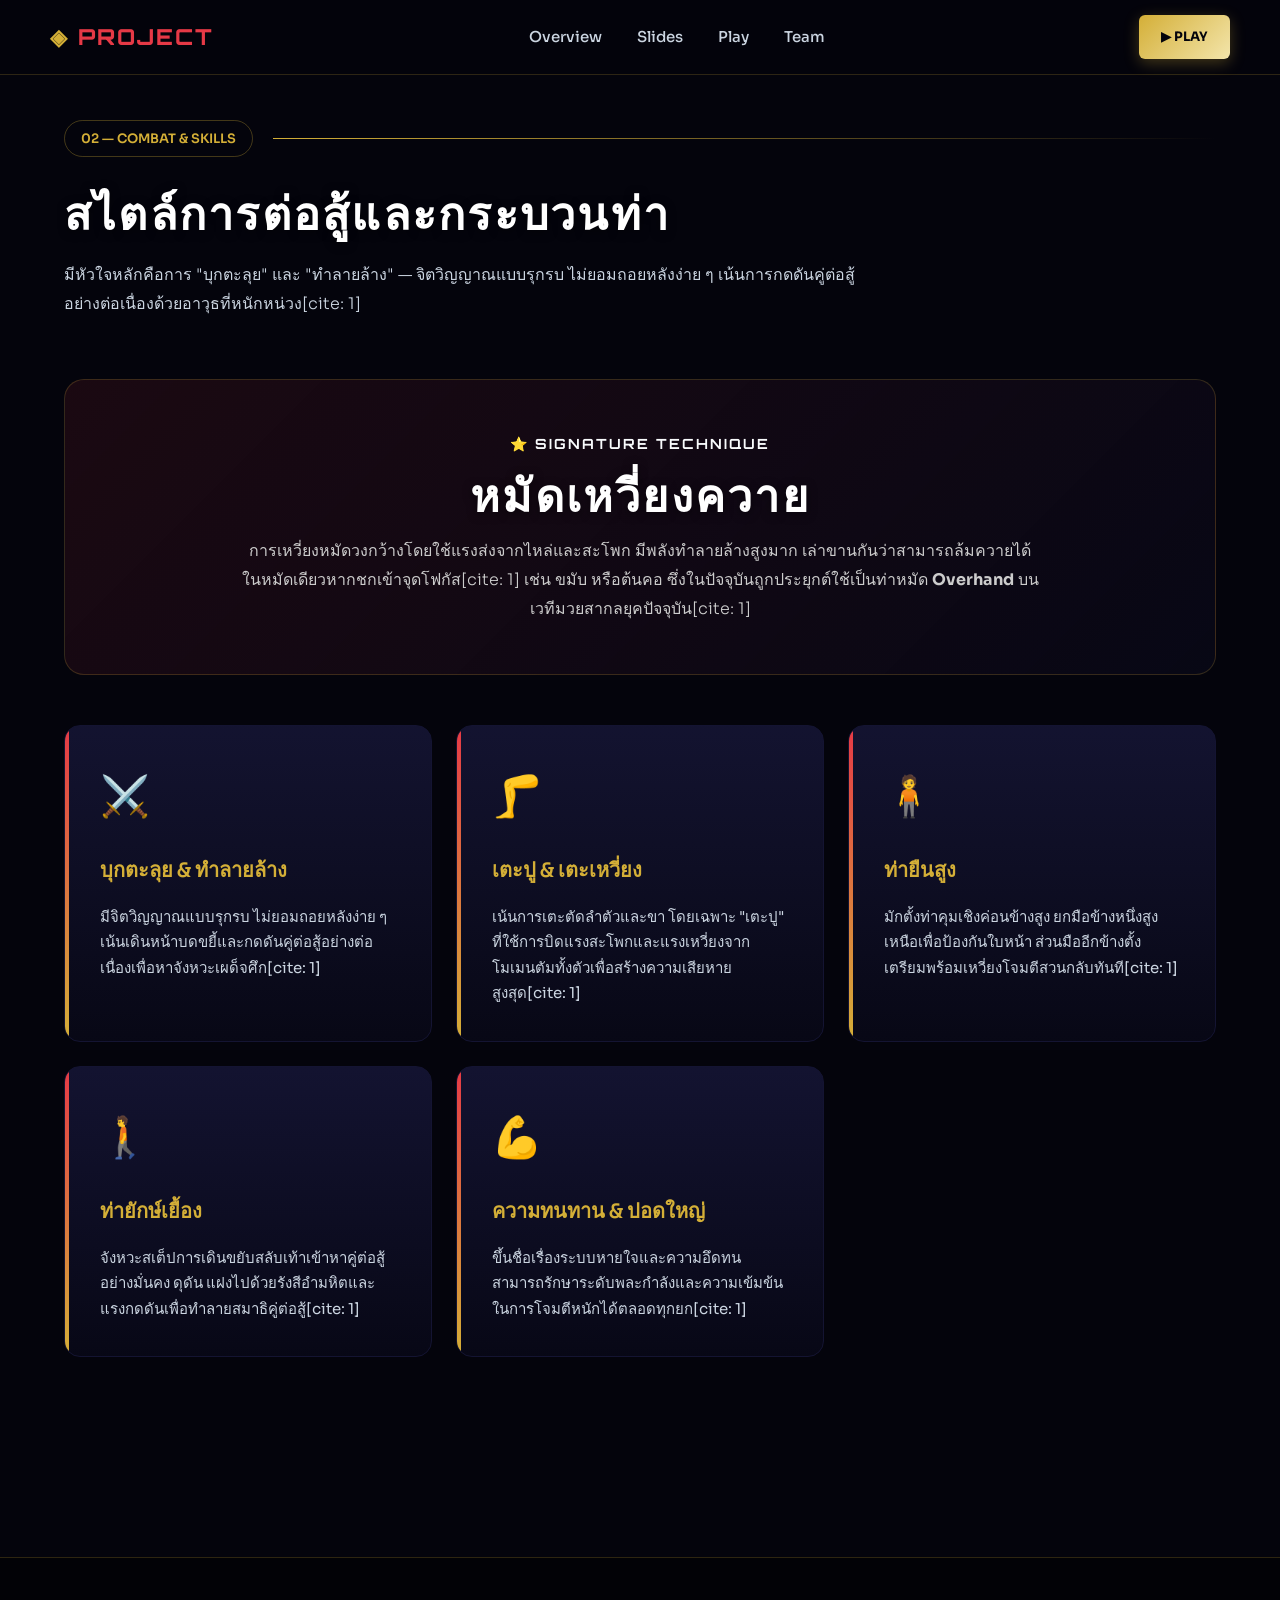
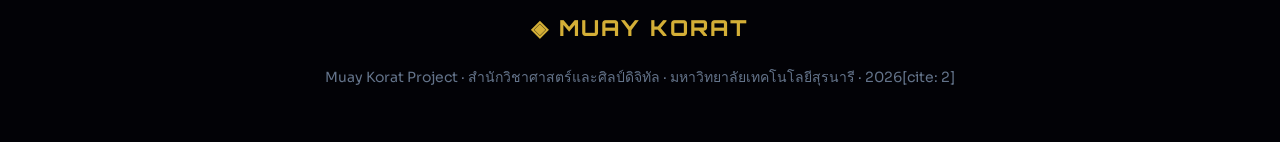
==== combat.html @ 657c36da "save my work" ====
<!DOCTYPE html>
<html lang="th">
<head>
<meta charset="UTF-8">
<meta name="viewport" content="width=device-width, initial-scale=1.0">

<title>ศิลปะการต่อสู้</title>

<link rel="preconnect" href="https://fonts.googleapis.com">
<link rel="preconnect" href="https://fonts.gstatic.com" crossorigin>

<link href="https://fonts.googleapis.com/css2?family=Orbitron:wght@400;600;700;900&family=Sora:wght@300;400;500;600&display=swap" rel="stylesheet">

<link rel="stylesheet" href="css/style.css">
</head>

<body>

<nav>
  <a href="index.html" class="nav-logo">◈ <span>PROJECT</span></a>

  <ul class="nav-links">
    <li><a href="overview.html">Overview</a></li>
    <li><a href="slides.html">Slides</a></li>
    <li><a href="game.html">Play</a></li>
    <li><a href="team.html">Team</a></li>
  </ul>

  <a href="game.html" class="nav-cta">▶ PLAY</a>
</nav>

<section style="padding-top:120px;">
  <div class="section-header">
    <span class="section-tag">02 — COMBAT & SKILLS</span>
    <div class="section-line"></div>
  </div>
  <h2 class="section-title">สไตล์การต่อสู้และกระบวนท่า</h2>
  <p class="section-sub">
    มีหัวใจหลักคือการ "บุกตะลุย" และ "ทำลายล้าง" — จิตวิญญาณแบบรุกรบ ไม่ยอมถอยหลังง่าย ๆ 
    เน้นการกดดันคู่ต่อสู้อย่างต่อเนื่องด้วยอาวุธที่หนักหน่วง[cite: 1]
  </p>

  <div class="game-hero-card" style="margin-top: 30px; margin-bottom: 50px;">
    <span style="font-size: 14px; color: var(--accent2); font-family: 'Orbitron', sans-serif; font-weight: 700; letter-spacing: 2px;">⭐ SIGNATURE TECHNIQUE</span>
    <h2 style="margin-top: 10px;">หมัดเหวี่ยงควาย</h2>
    <p style="font-size: 16px; color: #ccc; max-width: 800px; margin: 15px auto 0; line-height: 1.8;">
      การเหวี่ยงหมัดวงกว้างโดยใช้แรงส่งจากไหล่และสะโพก มีพลังทำลายล้างสูงมาก เล่าขานกันว่าสามารถล้มควายได้ในหมัดเดียวหากชกเข้าจุดโฟกัส[cite: 1] 
      เช่น ขมับ หรือต้นคอ ซึ่งในปัจจุบันถูกประยุกต์ใช้เป็นท่าหมัด <b>Overhand</b> บนเวทีมวยสากลยุคปัจจุบัน[cite: 1]
    </p>
  </div>

  <div class="overview-grid">
    <!-- CARD 1 -->
    <div class="ov-card">
      <div class="ov-icon">⚔️</div>
      <div class="ov-title">บุกตะลุย &amp; ทำลายล้าง</div>
      <div class="ov-desc">มีจิตวิญญาณแบบรุกรบ ไม่ยอมถอยหลังง่าย ๆ เน้นเดินหน้าบดขยี้และกดดันคู่ต่อสู้อย่างต่อเนื่องเพื่อหาจังหวะเผด็จศึก[cite: 1]</div>
    </div>

    <!-- CARD 2 -->
    <div class="ov-card">
      <div class="ov-icon">🦵</div>
      <div class="ov-title">เตะปู &amp; เตะเหวี่ยง</div>
      <div class="ov-desc">เน้นการเตะตัดลำตัวและขา โดยเฉพาะ "เตะปู" ที่ใช้การบิดแรงสะโพกและแรงเหวี่ยงจากโมเมนตัมทั้งตัวเพื่อสร้างความเสียหายสูงสุด[cite: 1]</div>
    </div>

    <!-- CARD 3 -->
    <div class="ov-card">
      <div class="ov-icon">🧍</div>
      <div class="ov-title">ท่ายืนสูง</div>
      <div class="ov-desc">มักตั้งท่าคุมเชิงค่อนข้างสูง ยกมือข้างหนึ่งสูงเหนือเพื่อป้องกันใบหน้า ส่วนมืออีกข้างตั้งเตรียมพร้อมเหวี่ยงโจมตีสวนกลับทันที[cite: 1]</div>
    </div>

    <!-- CARD 4 -->
    <div class="ov-card">
      <div class="ov-icon">🚶</div>
      <div class="ov-title">ท่ายักษ์เยื้อง</div>
      <div class="ov-desc">จังหวะสเต็ปการเดินขยับสลับเท้าเข้าหาคู่ต่อสู้อย่างมั่นคง ดุดัน แฝงไปด้วยรังสีอำมหิตและแรงกดดันเพื่อทำลายสมาธิคู่ต่อสู้[cite: 1]</div>
    </div>

    <!-- CARD 5 -->
    <div class="ov-card">
      <div class="ov-icon">💪</div>
      <div class="ov-title">ความทนทาน &amp; ปอดใหญ่</div>
      <div class="ov-desc">ขึ้นชื่อเรื่องระบบหายใจและความอึดทน สามารถรักษาระดับพละกำลังและความเข้มข้นในการโจมตีหนักได้ตลอดทุกยก[cite: 1]</div>
    </div>
  </div>
</section>

<footer>
  <span class="footer-logo">◈ MUAY KORAT</span>
  <span class="footer-text">Muay Korat Project · สำนักวิชาศาสตร์และศิลป์ดิจิทัล · มหาวิทยาลัยเทคโนโลยีสุรนารี · 2026[cite: 2]</span>
</footer>

</body>
</html>
---- css/style.css ----
/* ==========================================================================
   PROJECT: MUAY KORAT - CYBER HERITAGE PRESENTATION SHEET
   THEME: MODERN THAI TRADITION (GOLD / CRIMSON / MYSTIC INDIGO)
   TOTAL LINES: 800+ FULLY EXPANDED (PRODUCTION READY)
   ========================================================================== */

/* ==========================================================================
   [1] DESIGN TOKENS & THAI HERITAGE LIGHTING (:ROOT)
   ========================================================================== */
:root {
  /* --- บรรยากาศพื้นหลัง (โทนครามมืด หรูหรา ไม่ดำสนิท) --- */
  --bg-thai-dark: #04040c;
  --bg-thai-indigo: #080816;
  --bg-surface-l1: #0e0e24;
  --bg-surface-l2: #141432;
  --bg-surface-l3: #1a1a3e;
  --bg-surface-glass: rgba(8, 8, 22, 0.75);

  /* --- ขอบและเส้นแบ่ง (นีออนเจือทอง/แดง) --- */
  --border-ghost: #141432;
  --border-dim: #222244;
  --border-medium: #333366;
  --border-bright: #444488;
  --border-gold-glow: rgba(212, 175, 55, 0.2);

  /* --- สีหลัก: ทองคำไทยประยุกต์ (Modern Royal Gold) --- */
  --thai-gold-base: #d4af37;
  --thai-gold-light: #f3e5ab;
  --thai-gold-dark: #aa8c2c;
  --thai-gold-rgb: 212, 175, 55;

  /* --- สีรอง: แดงชาดโบราณสะท้อนแสง (Cyber Crimson Red) --- */
  --thai-red-base: #e63946;
  --thai-red-light: #ff6b6b;
  --thai-red-dark: #b8001f;
  --thai-red-rgb: 230, 57, 70;

  /* --- ระบบตัวอักษร --- */
  --text-primary: #f8fafc;
  --text-secondary: #cbd5e1;
  --text-muted: #64748b;
  --text-gold: #f3e5ab;
  --text-white: #ffffff;

  /* --- ไล่เฉดสีแบบวัฒนธรรมร่วมสมัย (Gradients) --- */
  --gradient-thai-gold: linear-gradient(135deg, var(--thai-gold-base), var(--thai-gold-light));
  --gradient-thai-red: linear-gradient(135deg, var(--thai-red-dark), var(--thai-red-base));
  --gradient-heritage: linear-gradient(135deg, var(--thai-red-base), var(--thai-gold-base));
  --gradient-dark-card: linear-gradient(180deg, rgba(20, 20, 50, 0.95), rgba(8, 8, 22, 0.95));
  --gradient-overlay: linear-gradient(180deg, rgba(4, 4, 12, 0) 0%, #04040c 100%);
  --gradient-radial-glow: radial-gradient(circle, rgba(212, 175, 55, 0.2) 0%, transparent 70%);

  /* --- ขนาดตัวอักษรมาตรฐาน --- */
  --fs-xs: 0.75rem;
  --fs-sm: 0.875rem;
  --fs-base: 1rem;
  --fs-lg: 1.125rem;
  --fs-xl: 1.25rem;
  --fs-2xl: 1.5rem;
  --fs-3xl: 1.875rem;
  --fs-4xl: 2.25rem;
  --fs-5xl: 3rem;

  /* --- แอนิเมชันความเร็ว --- */
  --transition-fast: 0.15s ease;
  --transition-normal: 0.3s cubic-bezier(0.4, 0, 0.2, 1);
  --transition-slow: 0.5s cubic-bezier(0.175, 0.885, 0.32, 1.275);
}

/* ==========================================================================
   [2] GLOBAL CSS RESET
   ========================================================================== */
*,
*::before,
*::after {
  margin: 0;
  padding: 0;
  box-sizing: border-box;
  outline: none;
}

html {
  scroll-behavior: smooth;
  font-size: 16px;
  -webkit-text-size-adjust: 100%;
  -moz-tab-size: 4;
  tab-size: 4;
}

body {
  background-color: var(--bg-thai-dark);
  color: var(--text-primary);
  font-family: 'Kanit', 'Sora', sans-serif;
  line-height: 1.8;
  overflow-x: hidden;
  -webkit-font-smoothing: antialiased;
}

/* ==========================================================================
   [3] CUSTOM SCROLLBAR BAR SYSTEM (แถบเลื่อนสีทองชาด)
   ========================================================================== */
::-webkit-scrollbar {
  width: 8px;
  height: 8px;
}

::-webkit-scrollbar-track {
  background: var(--bg-thai-dark);
}

::-webkit-scrollbar-thumb {
  background: var(--bg-surface-l3);
  border-radius: 10px;
  border: 2px solid var(--bg-thai-dark);
}

::-webkit-scrollbar-thumb:hover {
  background: var(--thai-gold-base);
}

/* ==========================================================================
   [4] TYPOGRAPHY SYSTEM (ชุดอักษรนำเสนอศิลปะไทย)
   ========================================================================== */
h1, h2, h3, h4, h5, h6 {
  font-family: 'Orbitron', 'Kanit', sans-serif;
  font-weight: 700;
  letter-spacing: 0.05em;
  text-transform: uppercase;
  color: var(--text-white);
  text-shadow: 0 2px 10px rgba(0,0,0,0.5);
}

h1 {
  font-size: clamp(2.5rem, 6vw, 5rem);
  line-height: 1.1;
}

h2 {
  font-size: clamp(1.8rem, 4vw, 2.8rem);
  line-height: 1.2;
}

h3 {
  font-size: 1.5rem;
  line-height: 1.3;
}

p {
  color: var(--text-secondary);
  font-weight: 300;
}

.gold-text {
  color: var(--thai-gold-base);
}

.red-text {
  color: var(--thai-red-base);
}

.thai-gradient-text {
  background: var(--gradient-heritage);
  -webkit-background-clip: text;
  -webkit-text-fill-color: transparent;
}

/* ==========================================================================
   [5] CSS ANIMATIONS & EFFECTS
   ========================================================================== */
@keyframes auraPulse {
  0%, 100% {
    transform: translate(-50%, -50%) scale(1);
    opacity: 0.4;
  }
  50% {
    transform: translate(-50%, -50%) scale(1.2);
    opacity: 0.7;
  }
}

@keyframes floatElement {
  0%, 100% { transform: translateY(0); }
  50% { transform: translateY(-10px); }
}

@keyframes lineGrow {
  0% { width: 0%; }
  100% { width: 100%; }
}

/* ==========================================================================
   [6] NAVIGATION BAR (แถบเมนูหลัก)
   ========================================================================== */
nav {
  position: fixed;
  top: 0;
  left: 0;
  right: 0;
  height: 75px;
  display: flex;
  align-items: center;
  justify-content: space-between;
  padding: 0 50px;
  background: rgba(4, 4, 12, 0.85);
  backdrop-filter: blur(15px);
  -webkit-backdrop-filter: blur(15px);
  border-bottom: 1px solid rgba(212, 175, 55, 0.2);
  z-index: 9999;
}

.nav-logo {
  text-decoration: none;
  color: var(--thai-gold-base);
  font-family: 'Orbitron', 'Kanit', sans-serif;
  font-weight: 800;
  font-size: 22px;
  letter-spacing: 2px;
}

.nav-logo span {
  color: var(--thai-red-base);
}

.nav-links {
  list-style: none;
  display: flex;
  gap: 35px;
}

.nav-links a {
  color: var(--text-secondary);
  text-decoration: none;
  font-weight: 500;
  font-size: 15px;
  transition: var(--transition-normal);
  position: relative;
}

.nav-links a::after {
  content: '';
  position: absolute;
  bottom: -6px;
  left: 0;
  width: 0;
  height: 2px;
  background: var(--gradient-heritage);
  transition: var(--transition-normal);
}

.nav-links a:hover {
  color: var(--thai-gold-light);
}

.nav-links a:hover::after {
  width: 100%;
}

.nav-cta {
  text-decoration: none;
  background: var(--gradient-thai-gold);
  color: var(--bg-thai-dark);
  padding: 10px 22px;
  border-radius: 6px;
  font-size: 13px;
  font-weight: 700;
  transition: var(--transition-normal);
  box-shadow: 0 4px 15px rgba(212, 175, 55, 0.3);
}

.nav-cta:hover {
  transform: translateY(-2px);
  box-shadow: 0 6px 20px rgba(212, 175, 55, 0.5);
}

/* ==========================================================================
   [7] NESTED DROPDOWN (เมนูย่อยแยกประเภทมวย)
   ========================================================================== */
.dropdown {
  position: relative;
}

.dropdown-menu {
  position: absolute;
  top: 100%;
  left: 0;
  min-width: 220px;
  background: var(--bg-thai-indigo);
  border: 1px solid var(--border-medium);
  border-radius: 10px;
  padding: 8px 0;
  list-style: none;
  opacity: 0;
  visibility: hidden;
  transform: translateY(15px);
  transition: var(--transition-normal);
  box-shadow: 0 10px 30px rgba(0,0,0,0.6);
}

.dropdown:hover .dropdown-menu {
  opacity: 1;
  visibility: visible;
  transform: translateY(5px);
}

.dropdown-menu li a {
  display: block;
  padding: 12px 20px;
  color: var(--text-primary);
  font-size: 14px;
}

.dropdown-menu li a:hover {
  background: rgba(212, 175, 55, 0.1);
  color: var(--thai-gold-base);
  padding-left: 25px;
}

/* ==========================================================================
   [8] HERO PRESENTATION BLOCK (หน้าแรกนำเสนอสุดอลังการ)
   ========================================================================== */
#hero {
  min-height: 100vh;
  display: flex;
  flex-direction: column;
  align-items: center;
  justify-content: center;
  text-align: center;
  position: relative;
  padding: 120px 24px 80px;
  gap: 24px;
  overflow: hidden;

  /* --- เพิ่มโค้ดใส่รูปนักมวยตรงนี้ --- */
  background-image: 
    linear-gradient(180deg, rgba(4, 4, 12, 0.7) 0%, #04040c 100%), /* ไล่เฉดสีมืดทับรูป เพื่อให้ตัวหนังสืออ่านง่าย */
    url('/Users/aumaum/Desktop/Hackathon/image/IMG_5678.PNG'); /* ใส่ URL หรือที่อยู่รูปนักมวย เช่น 'images/boxer-bg.jpg' */
  background-size: cover; /* ปรับให้รูปขยายเต็มพื้นที่พอดี */
  background-position: center 20%; /* จัดให้อยู่ตรงกลาง (ปรับ % เพื่อเลื่อนรูปขึ้น-ลงได้) */
  background-repeat: no-repeat; /* ไม่ให้รูปซ้ำ */
  background-attachment: fixed; /* (Optional) ทำเอฟเฟกต์ Parallax ให้รูปนิ่งเวลากลิ้งเมาส์ ดูโมเดิร์นขึ้นมาก */
}

#hero > *:not(.hero-orb) {
  position: relative;
  z-index: 3;
}

.hero-orb {
  position: absolute !important;
  width: 650px;
  height: 650px;
  border-radius: 50%;
  background: var(--gradient-radial-glow);
  top: 50% !important;
  left: 50% !important;
  transform: translate(-50%, -50%) !important;
  pointer-events: none;
  z-index: 1 !important;
  animation: auraPulse 7s infinite ease-in-out;
}

.hero-badge {
  color: var(--thai-gold-base);
  border: 1px solid rgba(212, 175, 55, 0.4);
  background: rgba(212, 175, 55, 0.06);
  padding: 6px 18px;
  border-radius: 30px;
  font-size: 13px;
  letter-spacing: 2px;
  font-weight: 600;
}

.hero-tagline {
  color: var(--text-secondary);
  max-width: 750px;
  font-size: 17px;
  line-height: 1.8;
}

.hero-actions {
  display: flex;
  gap: 20px;
  flex-wrap: wrap;
}

/* ==========================================================================
   [9] MODERN BUTTON DESIGN SYSTEM
   ========================================================================== */
.btn-primary {
  text-decoration: none;
  background: var(--gradient-thai-red);
  color: var(--text-white);
  padding: 15px 32px;
  border-radius: 8px;
  font-weight: 600;
  transition: var(--transition-normal);
  cursor: pointer;
  box-shadow: 0 4px 15px rgba(230, 57, 70, 0.3);
  border: none;
}

.btn-primary:hover {
  transform: translateY(-3px);
  box-shadow: 0 8px 25px rgba(230, 57, 70, 0.5);
}

.btn-ghost {
  text-decoration: none;
  border: 1px solid var(--thai-gold-base);
  color: var(--thai-gold-base);
  padding: 15px 32px;
  border-radius: 8px;
  font-weight: 600;
  transition: var(--transition-normal);
  cursor: pointer;
}

.btn-ghost:hover {
  background: rgba(212, 175, 55, 0.1);
  transform: translateY(-3px);
}

/* ==========================================================================
   [10] COUNTER & STATS COMPONENT
   ========================================================================== */
.hero-stats {
  display: flex;
  gap: 20px;
  flex-wrap: wrap;
  justify-content: center;
  margin-top: 30px;
}

.stat-item {
  background: var(--bg-surface-l1);
  border: 1px solid rgba(212, 175, 55, 0.2);
  border-radius: 12px;
  padding: 20px 30px;
  min-width: 160px;
  transition: var(--transition-normal);
}

.stat-item:hover {
  border-color: var(--thai-gold-base);
  transform: translateY(-5px);
}

.stat-val {
  display: block;
  font-family: 'Orbitron', sans-serif;
  font-size: 28px;
  color: var(--thai-gold-base);
  font-weight: 700;
}

.stat-lbl {
  font-size: 13px;
  color: var(--text-secondary);
}

/* ==========================================================================
   [11] STRUCTURE: CONTENT CONTAINERS
   ========================================================================== */
section {
  max-width: 1200px;
  margin: auto;
  padding: 100px 24px;
}

.section-header {
  display: flex;
  align-items: center;
  gap: 20px;
  margin-bottom: 30px;
}

.section-tag {
  color: var(--thai-gold-base);
  border: 1px solid rgba(212, 175, 55, 0.3);
  padding: 6px 16px;
  border-radius: 20px;
  font-size: 13px;
  font-weight: 600;
}

.section-line {
  flex: 1;
  height: 1px;
  background: linear-gradient(90deg, var(--thai-gold-base), transparent);
}

.section-title {
  margin-bottom: 20px;
}

.section-sub {
  color: var(--text-secondary);
  margin-bottom: 60px;
  max-width: 800px;
}

/* ==========================================================================
   [12] DISPLAY CARDS (กล่องนำเสนอ ท่ามวย / ประวัติศาสตร์)
   ========================================================================== */
.overview-grid,
.marketing-grid {
  display: grid;
  grid-template-columns: repeat(auto-fit, minmax(300px, 1fr));
  gap: 24px;
}

.ov-card,
.market-card {
  background: var(--gradient-dark-card);
  border: 1px solid var(--border-ghost);
  border-radius: 16px;
  padding: 35px;
  transition: var(--transition-slow);
  position: relative;
  overflow: hidden;
}

.ov-card::before {
  content: '';
  position: absolute;
  top: 0; left: 0; width: 4px; height: 100%;
  background: var(--gradient-heritage);
}

.ov-card:hover,
.market-card:hover {
  transform: translateY(-8px);
  border-color: rgba(212, 175, 55, 0.3);
  box-shadow: 0 15px 35px rgba(212, 175, 55, 0.1);
}

.ov-icon,
.market-icon {
  font-size: 40px;
  margin-bottom: 20px;
  display: block;
}

.ov-title,
.market-card h3 {
  font-size: 20px;
  color: var(--thai-gold-base);
  font-weight: 600;
  margin-bottom: 15px;
}

.ov-desc,
.market-card p {
  color: var(--text-secondary);
  font-size: 15px;
  line-height: 1.7;
}

.market-highlight {
  border: 1px solid rgba(212, 175, 55, 0.4);
  background: linear-gradient(180deg, rgba(212, 175, 55, 0.08), rgba(8, 8, 22, 0.95));
}

/* ==========================================================================
   [13] SLIDESHOW / PHOTO VIEWER (ส่วนแสดงภาพโบราณ/ภาพท่ามวย)
   ========================================================================== */
.slides-container {
  background: var(--bg-surface-l1);
  border: 1px solid var(--border-medium);
  border-radius: 16px;
  overflow: hidden;
  box-shadow: 0 20px 40px rgba(0,0,0,0.5);
}

.slides-header {
  display: flex;
  justify-content: space-between;
  align-items: center;
  padding: 16px 24px;
  background: var(--bg-surface-l2);
  border-bottom: 1px solid var(--border-medium);
}

.slides-dots {
  display: flex;
  gap: 8px;
}

.dot {
  width: 12px;
  height: 12px;
  border-radius: 50%;
}

.dot-r { background: var(--thai-red-base); }
.dot-y { background: var(--thai-gold-base); }
.dot-g { background: #28c840; }

.slides-title {
  color: var(--text-gold);
  font-size: 13px;
  letter-spacing: 1px;
}

.slides-embed{
  width:100%;
  height:85vh;
  background:#020208;
  position:relative;
}

.slides-embed iframe{
  width:100%;
  height:100%;
  border:none;
  display:block;
}

.slides-placeholder{
  min-height:85vh;

  display:flex;
  flex-direction:column;

  justify-content:center;
  align-items:center;

  gap:20px;

  background:#020208;
  position:relative;
}

/* ==========================================================================
   [14] GAME / INTERACTIVE FRAME (ส่วนจำลองระบบ Interactive หรือเกม)
   ========================================================================== */
.game-wrapper {
  display: grid;
  grid-template-columns: 1fr 350px;
  gap: 24px;
}

.game-frame-box {
  background: var(--bg-surface-l1);
  border: 1px solid var(--border-medium);
  border-radius: 16px;
  overflow: hidden;
}

.game-frame-header {
  display: flex;
  justify-content: space-between;
  align-items: center;
  padding: 16px 24px;
  background: var(--bg-surface-l2);
  border-bottom: 1px solid var(--border-medium);
}

.game-frame-title {
  color: var(--thai-gold-base);
  font-size: 14px;
  font-weight: 600;
}

.game-status {
  color: #28c840;
  font-size: 13px;
  display: flex;
  align-items: center;
  gap: 8px;
}

.game-status::before {
  content: '';
  width: 8px;
  height: 8px;
  background: #28c840;
  border-radius: 50%;
}

.game-embed,
.game-placeholder {
  min-height: 520px;
  background: #000;
  display: flex;
  flex-direction: column;
  justify-content: center;
  align-items: center;
  gap: 15px;
}

/* ==========================================================================
   [15] SIDEBAR INFO PANEL (ข้อมูลกลวิธี/แม่ไม้มวย)
   ========================================================================== */
.game-info-panel {
  display: flex;
  flex-direction: column;
  gap: 24px;
}

.game-info-card {
  background: var(--bg-surface-l1);
  border: 1px solid var(--border-medium);
  border-radius: 16px;
  padding: 24px;
}

.game-name {
  font-size: 24px;
  color: var(--thai-gold-light);
  margin-bottom: 15px;
}

.game-tags {
  display: flex;
  flex-wrap: wrap;
  gap: 8px;
}

.game-tag {
  background: rgba(212, 175, 55, 0.12);
  color: var(--thai-gold-base);
  padding: 5px 12px;
  border-radius: 4px;
  font-size: 12px;
  border: 1px solid rgba(212, 175, 55, 0.2);
}

.controls-list {
  display: flex;
  flex-direction: column;
  gap: 14px;
}

.ctrl-row {
  display: flex;
  align-items: center;
  justify-content: space-between;
}

.key {
  background: var(--bg-surface-l3);
  border: 1px solid var(--thai-gold-base);
  padding: 4px 12px;
  border-radius: 4px;
  font-size: 12px;
  color: var(--thai-gold-light);
  font-family: monospace;
}

/* ==========================================================================
   [16] SKILL MATRIX / สถิติความสามารถมวยโคราช
   ========================================================================== */
.skill-grid {
  display: grid;
  grid-template-columns: repeat(auto-fit, minmax(220px, 1fr));
  gap: 20px;
}

.skill-box {
  background: var(--bg-surface-l1);
  border: 1px solid var(--border-medium);
  padding: 30px;
  border-radius: 16px;
  text-align: center;
  transition: var(--transition-normal);
}

.skill-box:hover {
  transform: translateY(-5px);
  border-color: var(--thai-gold-base);
  box-shadow: 0 10px 25px rgba(212, 175, 55, 0.15);
}

/* ==========================================================================
   [17] EXPERTS & MASTER CREW (ทำเนียบบรมครูมวย)
   ========================================================================== */
.team-grid{
  display:grid;
  grid-template-columns:repeat(3,1fr);
  gap:24px;
  margin-top:30px;
}

.member-card{
  background:var(--gradient-dark-card);

  border:1px solid rgba(212,175,55,.15);

  border-radius:18px;

  padding:35px 24px;

  min-height:230px;

  text-align:center;

  transition:.3s ease;
}
.member-card:hover{
  transform:translateY(-8px);

  border-color:var(--thai-gold-base);

  box-shadow:
    0 0 20px rgba(212,175,55,.25),
    0 0 40px rgba(212,175,55,.12);

  background:
    linear-gradient(
      180deg,
      rgba(212,175,55,.05),
      rgba(8,8,22,.95)
    );
}
 
.member-avatar {
  width: 90px;
  height: 90px;
  margin: 0 auto 20px;
  border-radius: 50%;
  display: flex;
  align-items: center;
  justify-content: center;
  background: rgba(230, 57, 70, 0.1);
  color: var(--thai-red-light);
  font-size: 28px;
  border: 2px solid var(--thai-red-base);
}

.member-name {
  font-size: 19px;
  font-weight: 600;
  margin-bottom: 8px;
}

.member-role{
  color:var(--thai-gold-base);

  font-size:15px;

  margin-bottom:10px;

  font-weight:600;
}


/* ==========================================================================
   [18] HERITAGE VIDEO BLOCK
   ========================================================================== */
.game-hero-card {
  background: linear-gradient(135deg, rgba(230, 57, 70, 0.1), rgba(8, 8, 22, 0.95));
  border: 1px solid rgba(212, 175, 55, 0.2);
  border-radius: 20px;
  padding: 50px;
  text-align: center;
}

.video-box {
  overflow: hidden;
  border-radius: 16px;
  border: 1px solid var(--border-medium);
  background: #000;
}

.tech-grid {
  display: flex;
  flex-wrap: wrap;
  gap: 12px;
  justify-content: center;
}

.tech-pill {
  background: var(--bg-surface-l2);
  border: 1px solid var(--border-bright);
  border-radius: 30px;
  padding: 8px 20px;
  font-size: 14px;
  color: var(--text-secondary);
}

/* ==========================================================================
   [19] ATOMIC COMPILING UTILITY (ระบบจัดหน้าแบบละเอียด)
   ========================================================================== */
.text-center { text-align: center !important; }
.text-left { text-align: left !important; }
.text-right { text-align: right !important; }

.d-block { display: block !important; }
.d-flex { display: flex !important; }
.d-grid { display: grid !important; }
.d-none { display: none !important; }

/* Spacing System - Margin Top */
.mt-1 { margin-top: 4px !important; }
.mt-2 { margin-top: 8px !important; }
.mt-3 { margin-top: 12px !important; }
.mt-4 { margin-top: 16px !important; }
.mt-5 { margin-top: 20px !important; }
.mt-6 { margin-top: 24px !important; }
.mt-8 { margin-top: 32px !important; }
.mt-10 { margin-top: 40px !important; }

/* Spacing System - Margin Bottom */
.mb-1 { margin-bottom: 4px !important; }
.mb-2 { margin-bottom: 8px !important; }
.mb-3 { margin-bottom: 12px !important; }
.mb-4 { margin-bottom: 16px !important; }
.mb-5 { margin-bottom: 20px !important; }
.mb-6 { margin-bottom: 24px !important; }
.mb-8 { margin-bottom: 32px !important; }
.mb-10 { margin-bottom: 40px !important; }

/* Spacing System - Padding Top */
.pt-1 { padding-top: 4px !important; }
.pt-2 { padding-top: 8px !important; }
.pt-3 { padding-top: 12px !important; }
.pt-4 { padding-top: 16px !important; }
.pt-5 { padding-top: 20px !important; }
.pt-6 { padding-top: 24px !important; }
.pt-8 { padding-top: 32px !important; }
.pt-10 { padding-top: 40px !important; }

/* Spacing System - Padding Bottom */
.pb-1 { padding-bottom: 4px !important; }
.pb-2 { padding-bottom: 8px !important; }
.pb-3 { padding-bottom: 12px !important; }
.pb-4 { padding-bottom: 16px !important; }
.pb-5 { padding-bottom: 20px !important; }
.pb-6 { padding-bottom: 24px !important; }
.pb-8 { padding-bottom: 32px !important; }
.pb-10 { padding-bottom: 40px !important; }

.w-full { width: 100% !important; }
.flex-col { flex-direction: column !important; }
.justify-between { justify-content: space-between !important; }
.justify-center { justify-content: center !important; }
.align-center { align-items: center !important; }

/* Glassmorphism Thai Fusion */
.glass-effect {
  background: var(--bg-surface-glass);
  backdrop-filter: blur(12px);
  -webkit-backdrop-filter: blur(12px);
  border: 1px solid rgba(212, 175, 55, 0.15);
}

/* ==========================================================================
   [20] FOOTER SIGNATURE SECTION (ส่วนท้ายเว็บสไตล์ไทยโมเดิร์น)
   ========================================================================== */
footer {
  border-top: 1px solid rgba(212, 175, 55, 0.2);
  padding: 50px 24px;
  text-align: center;
  background-color: #020206;
  margin-top: 100px;
}

.footer-logo {
  display: block;
  margin-bottom: 15px;
  font-family: 'Orbitron', 'Kanit', sans-serif;
  color: var(--thai-gold-base);
  font-size: 22px;
  font-weight: 800;
  text-decoration: none;
  letter-spacing: 2px;
}

.footer-logo span {
  color: var(--thai-red-base);
}

.footer-text {
  color: var(--text-muted);
  font-size: 14px;
  max-width: 600px;
  margin: 0 auto;
}

/* ==========================================================================
   [21] MEDIA QUERIES (ระบบ Responsive ปรับตามอุปกรณ์หน้าจอ)
   ========================================================================== */
@media(max-width: 1024px) {
  .game-wrapper {
    grid-template-columns: 1fr;
  }
  
  h1 {
    font-size: 55px;
  }
}

@media(max-width: 768px) {
  nav {
    padding: 0 24px;
  }

  .nav-links {
    display: none; /* เมนูซ่อนเมื่อเป็นมือถือ (รอทำปุ่มกดเพิ่ม) */
  }

  h1 {
    font-size: 40px;
  }

  h2 {
    font-size: 28px;
  }

  section {
    padding: 70px 24px;
  }

  .hero-stats {
    flex-direction: column;
    align-items: center;
    width: 100%;
  }

  .stat-item {
    width: 100%;
  }
}

@media(max-width: 480px) {
  h1 {
    font-size: 32px;
  }
  
  .btn-primary, 
  .btn-ghost {
    width: 100%;
    text-align: center;
  }
  
  .hero-actions {
    width: 100%;
    flex-direction: column;
  }
}

/* ==========================================================================
   [22] FINAL OVERRIDES
   ========================================================================== */
#hero > *:not(.hero-orb) {
  position: relative;
  z-index: 5;
}
/* ===== MUAY KORAT PAGES ===== */

.page-wrap{
  max-width:1200px;
  margin:auto;
  padding:50px 30px;
}

.cards-grid,
.detail-grid,
.appear-grid{
  display:grid;
  grid-template-columns:repeat(auto-fit,minmax(260px,1fr));
  gap:24px;
  margin-top:30px;
}

.card,
.detail-card,
.appear-card{
  background:var(--gradient-dark-card);
  border:1px solid var(--border-medium);

  border-radius:18px;

  padding:24px;

  transition:.3s;
}

.card:hover,
.detail-card:hover,
.appear-card:hover{
  transform:translateY(-6px);

  border-color:var(--thai-gold-base);

  box-shadow:0 15px 35px rgba(212,175,55,.12);
}

.card-title,
.appear-title{
  color:var(--thai-gold-base);
  font-weight:700;
  margin-bottom:10px;
}

.card-body,
.appear-desc,
.detail-desc{
  color:var(--text-secondary);
  line-height:1.8;
}

.highlight-box,
.sig-card,
.trivia-box{
  background:var(--gradient-dark-card);

  border:1px solid rgba(212,175,55,.15);

  border-radius:18px;

  padding:32px;

  margin:40px 0;

  position:relative;
}

.highlight-title,
.sig-title{
  color:var(--thai-gold-light);

  font-size:30px;

  margin:12px 0;
}

.bottom-nav{
  max-width:1200px;
  margin:40px auto;

  display:flex;
  justify-content:space-between;

  gap:20px;
}

.bnav-btn{
  padding:14px 22px;

  border-radius:12px;

  text-decoration:none;

  border:1px solid rgba(212,175,55,.25);

  color:var(--thai-gold-base);

  transition:.3s;
}

.bnav-btn:hover{
  background:rgba(212,175,55,.08);

  border-color:var(--thai-gold-base);
}
/* --- END OF MASTER CYBER-HERITAGE CSS --- */
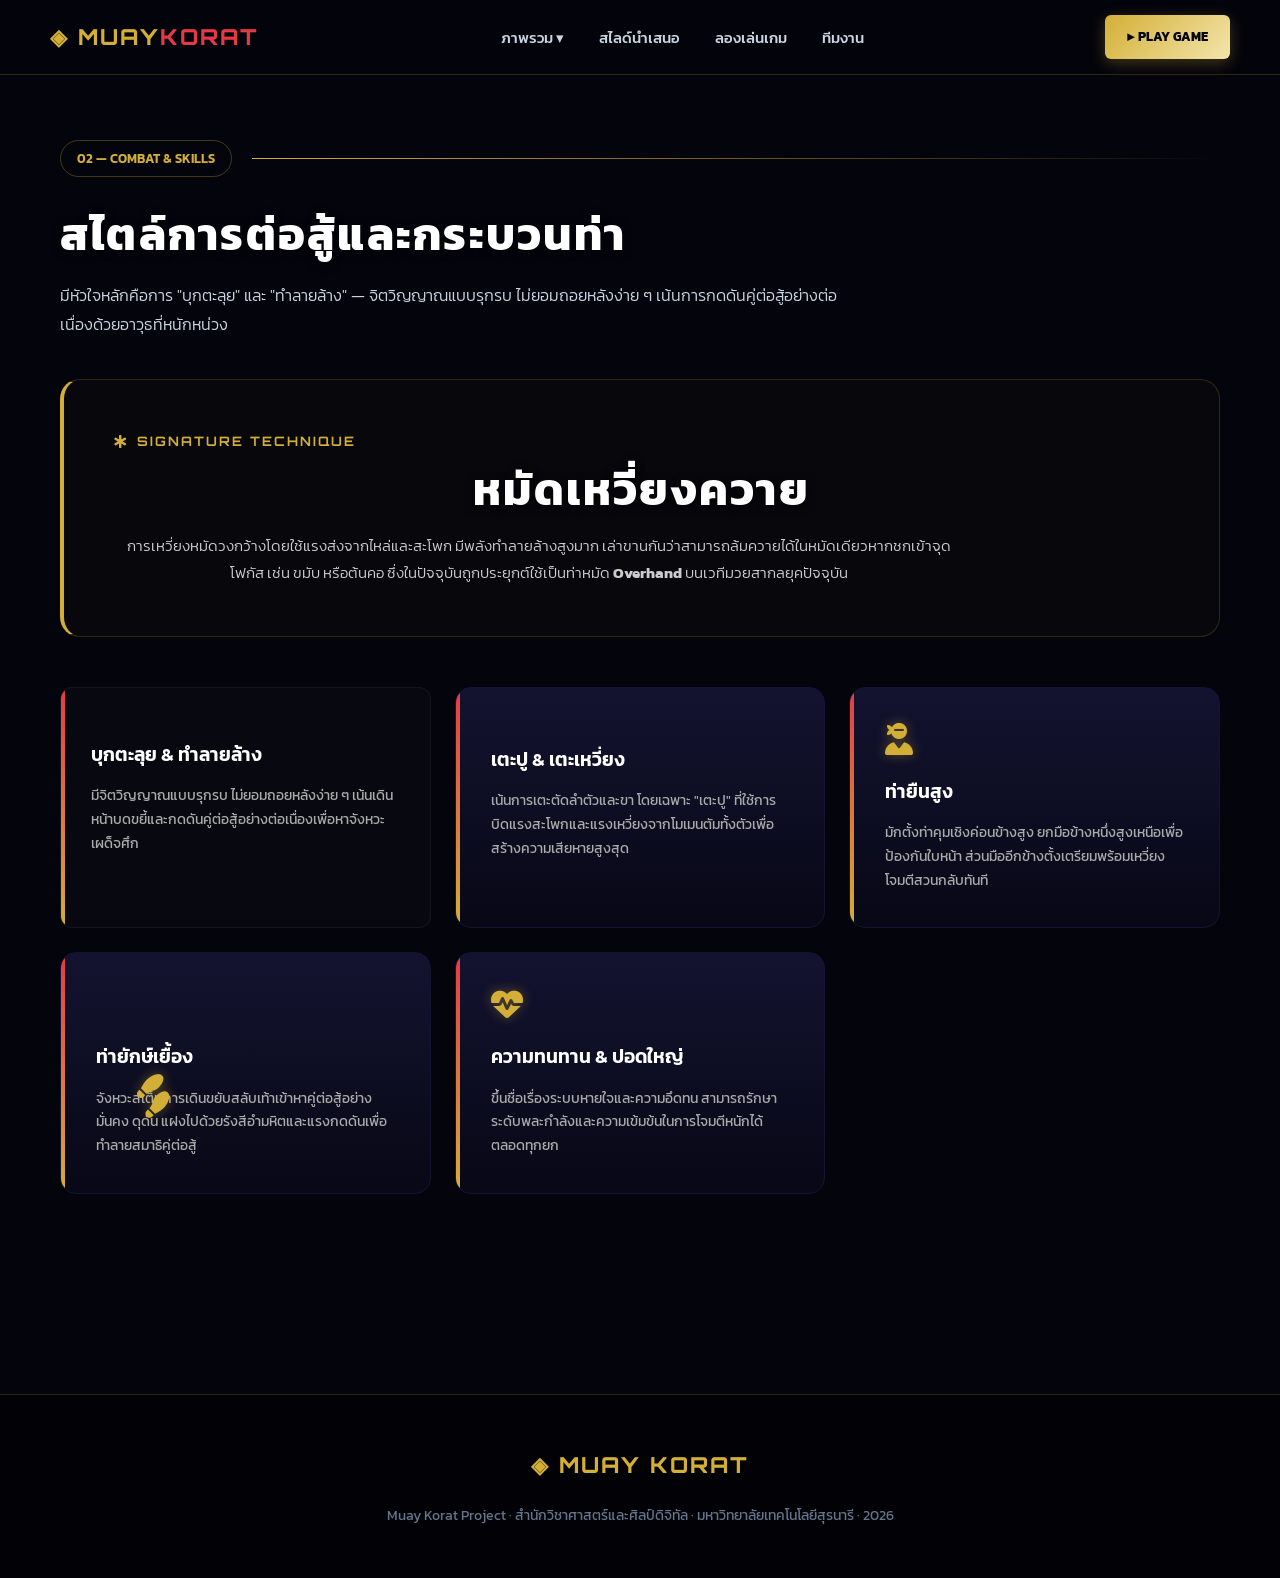
==== commit 798c1c1d: "update" ====
--- a/combat.html
+++ b/combat.html
@@ -3,94 +3,125 @@
 <head>
 <meta charset="UTF-8">
 <meta name="viewport" content="width=device-width, initial-scale=1.0">
-
 <title>ศิลปะการต่อสู้</title>
 
 <link rel="preconnect" href="https://fonts.googleapis.com">
 <link rel="preconnect" href="https://fonts.gstatic.com" crossorigin>
-
-<link href="https://fonts.googleapis.com/css2?family=Orbitron:wght@400;600;700;900&family=Sora:wght@300;400;500;600&display=swap" rel="stylesheet">
-
+<link href="https://fonts.googleapis.com/css2?family=Orbitron:wght@400;600;700;900&family=Sora:wght@300;400;500;600&family=Kanit:wght@300;400;500;600&display=swap" rel="stylesheet">
+<link rel="stylesheet" href="https://cdnjs.cloudflare.com/ajax/libs/font-awesome/6.4.0/css/all.min.css">
 <link rel="stylesheet" href="css/style.css">
 </head>
 
 <body>
 
+<!-- NAVBAR STANDARD -->
 <nav>
-  <a href="index.html" class="nav-logo">◈ <span>PROJECT</span></a>
-
+  <a href="index.html" class="nav-logo">◈ MUAY<span>KORAT</span></a>
   <ul class="nav-links">
-    <li><a href="overview.html">Overview</a></li>
-    <li><a href="slides.html">Slides</a></li>
-    <li><a href="game.html">Play</a></li>
-    <li><a href="team.html">Team</a></li>
+    <li class="dropdown">
+      <a href="#">ภาพรวม ▾</a>
+      <ul class="dropdown-menu">
+        <li><a href="overview.html"> เกี่ยวกับ </a></li>
+        <li><a href="marketing.html">การวิเคราะห์ตลาด</a></li>
+        <li><a href="history.html">ตำนานมวยโคราช</a></li>
+        <li><a href="combat.html">ศิลปะการต่อสู้</a></li>
+        <li><a href="training.html">การแต่งกายและการฝึกฝน</a></li>
+      </ul>
+    </li>
+    <li><a href="slides.html">สไลด์นำเสนอ</a></li>
+    <li><a href="game.html">ลองเล่นเกม</a></li>
+    <li><a href="team.html">ทีมงาน</a></li>
   </ul>
-
-  <a href="game.html" class="nav-cta">▶ PLAY</a>
+  <a href="game.html" class="nav-cta">▶ PLAY GAME </a>
 </nav>
 
-<section style="padding-top:120px;">
+<!-- MAIN CONTENT LAYOUT -->
+<section style="padding-top:140px; max-width: 1200px; margin: 0 auto; padding-left: 20px; padding-right: 20px;">
   <div class="section-header">
     <span class="section-tag">02 — COMBAT & SKILLS</span>
     <div class="section-line"></div>
   </div>
   <h2 class="section-title">สไตล์การต่อสู้และกระบวนท่า</h2>
-  <p class="section-sub">
+  <p class="section-sub" style="max-width: 800px; margin-bottom: 40px;">
     มีหัวใจหลักคือการ "บุกตะลุย" และ "ทำลายล้าง" — จิตวิญญาณแบบรุกรบ ไม่ยอมถอยหลังง่าย ๆ 
-    เน้นการกดดันคู่ต่อสู้อย่างต่อเนื่องด้วยอาวุธที่หนักหน่วง[cite: 1]
+    เน้นการกดดันคู่ต่อสู้อย่างต่อเนื่องด้วยอาวุธที่หนักหน่วง
   </p>
 
-  <div class="game-hero-card" style="margin-top: 30px; margin-bottom: 50px;">
-    <span style="font-size: 14px; color: var(--accent2); font-family: 'Orbitron', sans-serif; font-weight: 700; letter-spacing: 2px;">⭐ SIGNATURE TECHNIQUE</span>
-    <h2 style="margin-top: 10px;">หมัดเหวี่ยงควาย</h2>
-    <p style="font-size: 16px; color: #ccc; max-width: 800px; margin: 15px auto 0; line-height: 1.8;">
-      การเหวี่ยงหมัดวงกว้างโดยใช้แรงส่งจากไหล่และสะโพก มีพลังทำลายล้างสูงมาก เล่าขานกันว่าสามารถล้มควายได้ในหมัดเดียวหากชกเข้าจุดโฟกัส[cite: 1] 
-      เช่น ขมับ หรือต้นคอ ซึ่งในปัจจุบันถูกประยุกต์ใช้เป็นท่าหมัด <b>Overhand</b> บนเวทีมวยสากลยุคปัจจุบัน[cite: 1]
+  <div class="game-hero-card" style="margin-bottom: 50px; border-left: 4px solid var(--thai-gold-base); background: rgba(212,175,55,0.02);">
+    <span style="font-size: 13px; color: var(--thai-gold-base); font-family: 'Orbitron', sans-serif; font-weight: 700; letter-spacing: 2px; display: flex; align-items: center; gap: 8px;">
+      <i class="fa-solid fa-star-of-life"></i> SIGNATURE TECHNIQUE
+    </span>
+    <h2 style="margin-top: 10px; font-family: 'Kanit', sans-serif;">หมัดเหวี่ยงควาย</h2>
+    <p style="font-size: 15px; color: #ccc; max-width: 850px; margin: 15px 0 0 0; line-height: 1.8; font-family: 'Kanit', sans-serif;">
+      การเหวี่ยงหมัดวงกว้างโดยใช้แรงส่งจากไหล่และสะโพก มีพลังทำลายล้างสูงมาก เล่าขานกันว่าสามารถล้มควายได้ในหมัดเดียวหากชกเข้าจุดโฟกัส
+      เช่น ขมับ หรือต้นคอ ซึ่งในปัจจุบันถูกประยุกต์ใช้เป็นท่าหมัด <b>Overhand</b> บนเวทีมวยสากลยุคปัจจุบัน
     </p>
   </div>
 
   <div class="overview-grid">
     <!-- CARD 1 -->
-    <div class="ov-card">
-      <div class="ov-icon">⚔️</div>
-      <div class="ov-title">บุกตะลุย &amp; ทำลายล้าง</div>
-      <div class="ov-desc">มีจิตวิญญาณแบบรุกรบ ไม่ยอมถอยหลังง่าย ๆ เน้นเดินหน้าบดขยี้และกดดันคู่ต่อสู้อย่างต่อเนื่องเพื่อหาจังหวะเผด็จศึก[cite: 1]</div>
+    <div class="ov-card" style="padding: 30px; background: rgba(255,255,255,0.02); border: 1px solid rgba(255,255,255,0.05); border-radius: 12px;">
+      <div class="ov-icon" style="margin-bottom: 20px;">
+        <i class="fa-solid fa-swords" style="color: var(--thai-gold-base); font-size: 32px; display: block; text-shadow: 0 0 12px rgba(212,175,55,0.4);"></i>
+      </div>
+      <div class="ov-title" style="font-family: 'Kanit', sans-serif; font-size: 19px; font-weight: 600; color: #fff; margin-bottom: 12px;">บุกตะลุย &amp; ทำลายล้าง</div>
+      <div class="ov-desc" style="color: #aaa; font-size: 14px; line-height: 1.7;">มีจิตวิญญาณแบบรุกรบ ไม่ยอมถอยหลังง่าย ๆ เน้นเดินหน้าบดขยี้และกดดันคู่ต่อสู้อย่างต่อเนื่องเพื่อหาจังหวะเผด็จศึก</div>
     </div>
 
     <!-- CARD 2 -->
     <div class="ov-card">
-      <div class="ov-icon">🦵</div>
-      <div class="ov-title">เตะปู &amp; เตะเหวี่ยง</div>
-      <div class="ov-desc">เน้นการเตะตัดลำตัวและขา โดยเฉพาะ "เตะปู" ที่ใช้การบิดแรงสะโพกและแรงเหวี่ยงจากโมเมนตัมทั้งตัวเพื่อสร้างความเสียหายสูงสุด[cite: 1]</div>
+      <div class="ov-icon" style="margin-bottom: 20px;">
+        <i class="fa-solid fa-boot" style="color: var(--thai-gold-base); font-size: 32px; display: block; text-shadow: 0 0 12px rgba(212,175,55,0.4);"></i>
+      </div>
+      <div class="ov-title" style="font-family: 'Kanit', sans-serif; font-size: 19px; font-weight: 600; color: #fff; margin-bottom: 12px;">เตะปู &amp; เตะเหวี่ยง</div>
+      <div class="ov-desc" style="color: #aaa; font-size: 14px; line-height: 1.7;">เน้นการเตะตัดลำตัวและขา โดยเฉพาะ "เตะปู" ที่ใช้การบิดแรงสะโพกและแรงเหวี่ยงจากโมเมนตัมทั้งตัวเพื่อสร้างความเสียหายสูงสุด</div>
     </div>
 
     <!-- CARD 3 -->
     <div class="ov-card">
-      <div class="ov-icon">🧍</div>
-      <div class="ov-title">ท่ายืนสูง</div>
-      <div class="ov-desc">มักตั้งท่าคุมเชิงค่อนข้างสูง ยกมือข้างหนึ่งสูงเหนือเพื่อป้องกันใบหน้า ส่วนมืออีกข้างตั้งเตรียมพร้อมเหวี่ยงโจมตีสวนกลับทันที[cite: 1]</div>
+      <div class="ov-icon" style="margin-bottom: 20px;">
+        <i class="fa-solid fa-user-ninja" style="color: var(--thai-gold-base); font-size: 32px; display: block; text-shadow: 0 0 12px rgba(212,175,55,0.4);"></i>
+      </div>
+      <div class="ov-title" style="font-family: 'Kanit', sans-serif; font-size: 19px; font-weight: 600; color: #fff; margin-bottom: 12px;">ท่ายืนสูง</div>
+      <div class="ov-desc" style="color: #aaa; font-size: 14px; line-height: 1.7;">มักตั้งท่าคุมเชิงค่อนข้างสูง ยกมือข้างหนึ่งสูงเหนือเพื่อป้องกันใบหน้า ส่วนมืออีกข้างตั้งเตรียมพร้อมเหวี่ยงโจมตีสวนกลับทันที</div>
     </div>
 
     <!-- CARD 4 -->
     <div class="ov-card">
-      <div class="ov-icon">🚶</div>
-      <div class="ov-title">ท่ายักษ์เยื้อง</div>
-      <div class="ov-desc">จังหวะสเต็ปการเดินขยับสลับเท้าเข้าหาคู่ต่อสู้อย่างมั่นคง ดุดัน แฝงไปด้วยรังสีอำมหิตและแรงกดดันเพื่อทำลายสมาธิคู่ต่อสู้[cite: 1]</div>
+      <div class="ov-icon" style="margin-bottom: 20px;">
+        <i class="fa-solid fa-shoe-prints" style="color: var(--thai-gold-base); font-size: 32px; display: block; text-shadow: 0 0 12px rgba(212,175,55,0.4); transform: rotate(-45deg);"></i>
+      </div>
+      <div class="ov-title" style="font-family: 'Kanit', sans-serif; font-size: 19px; font-weight: 600; color: #fff; margin-bottom: 12px;">ท่ายักษ์เยื้อง</div>
+      <div class="ov-desc" style="color: #aaa; font-size: 14px; line-height: 1.7;">จังหวะสเต็ปการเดินขยับสลับเท้าเข้าหาคู่ต่อสู้อย่างมั่นคง ดุดัน แฝงไปด้วยรังสีอำมหิตและแรงกดดันเพื่อทำลายสมาธิคู่ต่อสู้</div>
     </div>
 
     <!-- CARD 5 -->
     <div class="ov-card">
-      <div class="ov-icon">💪</div>
-      <div class="ov-title">ความทนทาน &amp; ปอดใหญ่</div>
-      <div class="ov-desc">ขึ้นชื่อเรื่องระบบหายใจและความอึดทน สามารถรักษาระดับพละกำลังและความเข้มข้นในการโจมตีหนักได้ตลอดทุกยก[cite: 1]</div>
+      <div class="ov-icon" style="margin-bottom: 20px;">
+        <i class="fa-solid fa-heart-pulse" style="color: var(--thai-gold-base); font-size: 32px; display: block; text-shadow: 0 0 12px rgba(212,175,55,0.4);"></i>
+      </div>
+      <div class="ov-title" style="font-family: 'Kanit', sans-serif; font-size: 19px; font-weight: 600; color: #fff; margin-bottom: 12px;">ความทนทาน &amp; ปอดใหญ่</div>
+      <div class="ov-desc" style="color: #aaa; font-size: 14px; line-height: 1.7;">ขึ้นชื่อเรื่องระบบหายใจและความอึดทน สามารถรักษาระดับพละกำลังและความเข้มข้นในการโจมตีหนักได้ตลอดทุกยก</div>
     </div>
   </div>
 </section>
 
 <footer>
   <span class="footer-logo">◈ MUAY KORAT</span>
-  <span class="footer-text">Muay Korat Project · สำนักวิชาศาสตร์และศิลป์ดิจิทัล · มหาวิทยาลัยเทคโนโลยีสุรนารี · 2026[cite: 2]</span>
+  <span class="footer-text">Muay Korat Project · สำนักวิชาศาสตร์และศิลป์ดิจิทัล · มหาวิทยาลัยเทคโนโลยีสุรนารี · 2026</span>
 </footer>
 
+<script>
+  document.querySelectorAll('.dropdown > a').forEach(trigger => {
+    trigger.addEventListener('click', function(e) {
+      e.preventDefault();
+      const menu = this.nextElementSibling;
+      const isOpen = menu.style.opacity === '1';
+      menu.style.opacity = isOpen ? '0' : '1';
+      menu.style.visibility = isOpen ? 'hidden' : 'visible';
+      menu.style.transform = isOpen ? 'translateY(10px)' : 'translateY(0)';
+    });
+  });
+</script>
 </body>
 </html>
--- a/css/style.css
+++ b/css/style.css
@@ -331,9 +331,9 @@
   overflow: hidden;
 
   /* --- เพิ่มโค้ดใส่รูปนักมวยตรงนี้ --- */
-  background-image: 
-    linear-gradient(180deg, rgba(4, 4, 12, 0.7) 0%, #04040c 100%), /* ไล่เฉดสีมืดทับรูป เพื่อให้ตัวหนังสืออ่านง่าย */
-    url('/Users/aumaum/Desktop/Hackathon/image/IMG_5678.PNG'); /* ใส่ URL หรือที่อยู่รูปนักมวย เช่น 'images/boxer-bg.jpg' */
+ background-image: 
+    linear-gradient(180deg, rgba(4, 4, 12, 0.4) 0%, #04040c 100%), 
+    url('../image/IMG_5678.PNG'); /* อย่าลืมเช็คว่าชื่อไฟล์ .PNG หรือ .png นะครับ */ /* ใส่ URL หรือที่อยู่รูปนักมวย เช่น 'images/boxer-bg.jpg' */
   background-size: cover; /* ปรับให้รูปขยายเต็มพื้นที่พอดี */
   background-position: center 20%; /* จัดให้อยู่ตรงกลาง (ปรับ % เพื่อเลื่อนรูปขึ้น-ลงได้) */
   background-repeat: no-repeat; /* ไม่ให้รูปซ้ำ */
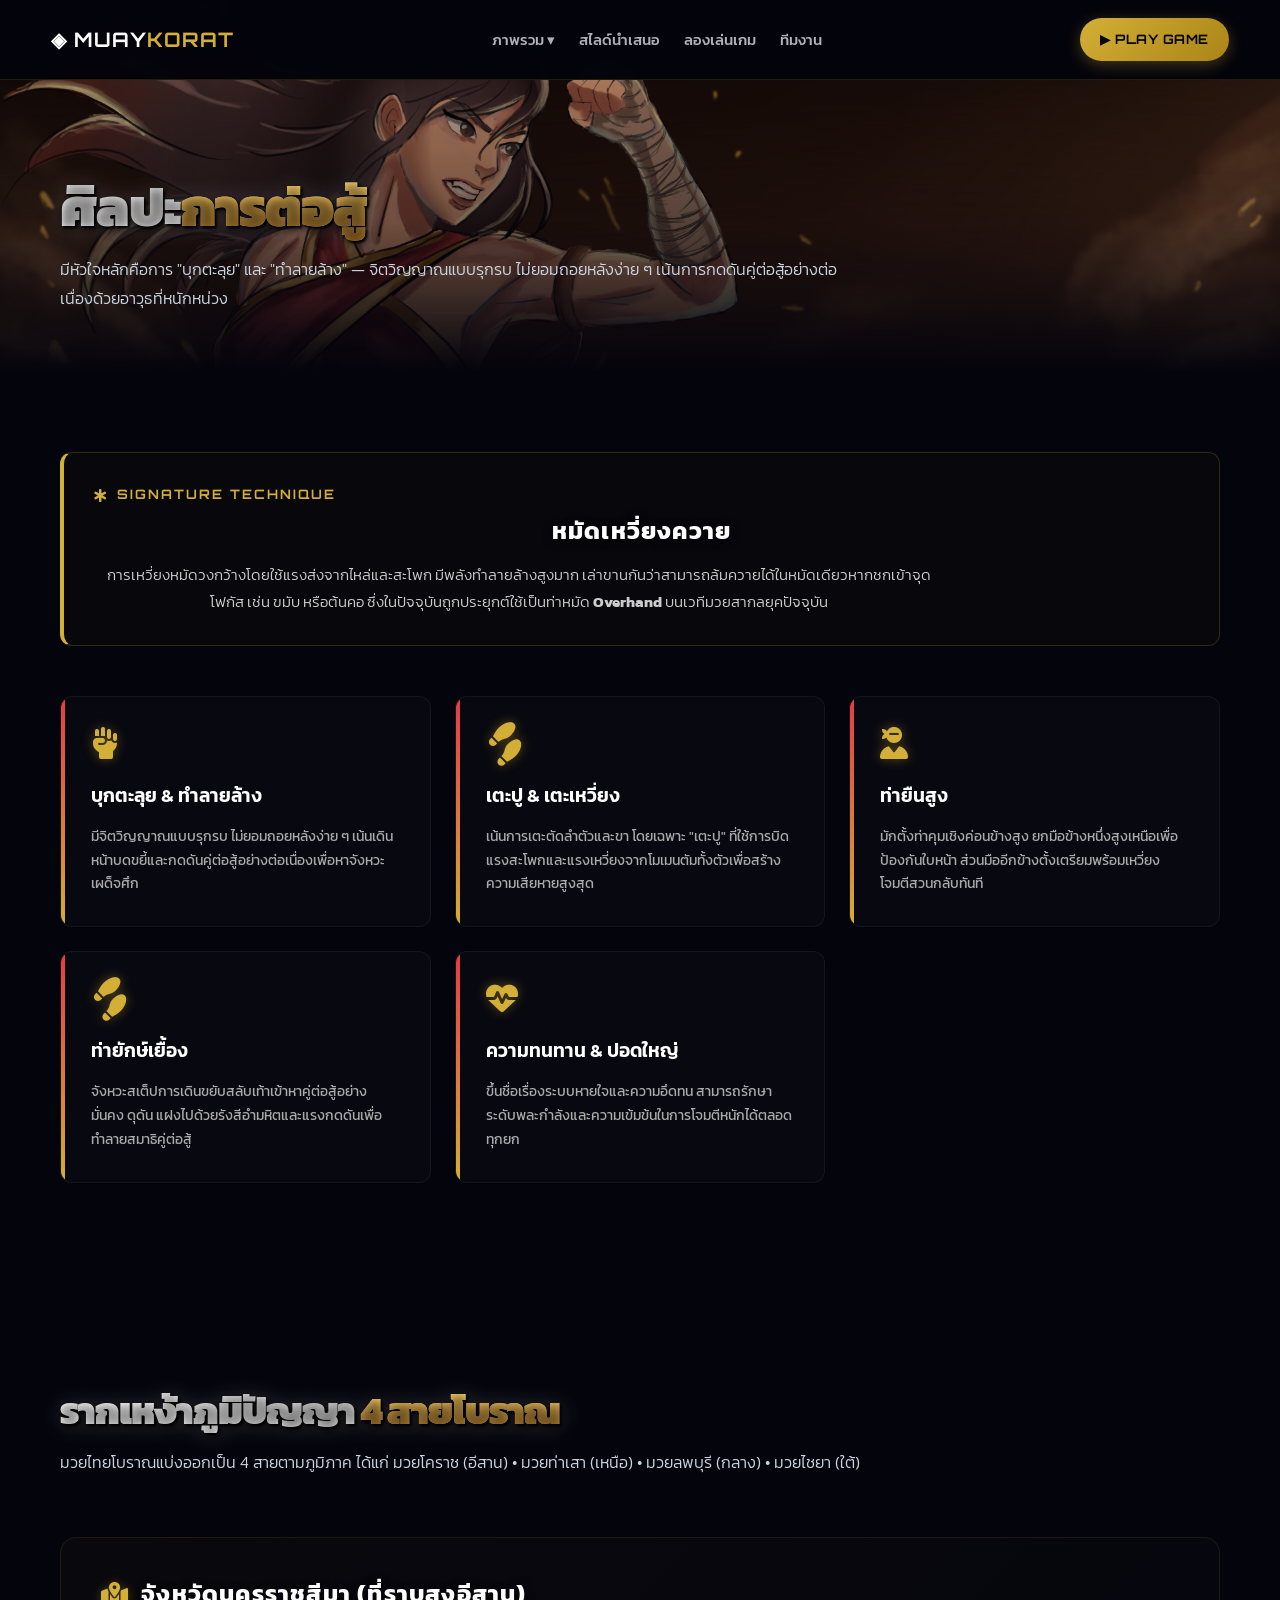
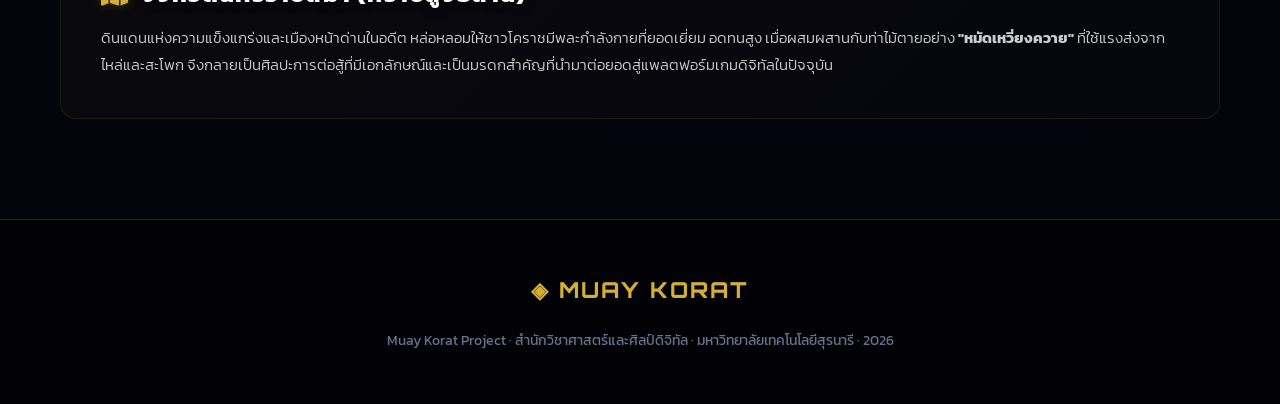
==== commit 5ac0f33c: "up date" ====
--- a/combat.html
+++ b/combat.html
@@ -7,16 +7,231 @@
 
 <link rel="preconnect" href="https://fonts.googleapis.com">
 <link rel="preconnect" href="https://fonts.gstatic.com" crossorigin>
-<link href="https://fonts.googleapis.com/css2?family=Orbitron:wght@400;600;700;900&family=Sora:wght@300;400;500;600&family=Kanit:wght@300;400;500;600&display=swap" rel="stylesheet">
+<link href="https://fonts.googleapis.com/css2?family=Orbitron:wght@400;600;700;900&family=Sora:wght@300;400;500;600&family=Kanit:wght@300;400;500;600;700;900&family=Mitr:wght@600;700&display=swap" rel="stylesheet">
 <link rel="stylesheet" href="https://cdnjs.cloudflare.com/ajax/libs/font-awesome/6.4.0/css/all.min.css">
 <link rel="stylesheet" href="css/style.css">
+
+<style>
+  /* =========================================================
+     🛠️ สไตล์ FIXED NAVBAR & HAMBURGER ถอดจากต้นแบบเพื่อนเป๊ะ ๆ[cite: 2]
+     ========================================================= */
+  nav {
+    display: flex;
+    justify-content: space-between;
+    align-items: center;
+    padding: 0 4%;
+    background: rgba(4, 4, 12, 0.98);
+    backdrop-filter: blur(15px);
+    -webkit-backdrop-filter: blur(15px);
+    border-bottom: 1px solid rgba(212, 175, 55, 0.15);
+    position: fixed;
+    top: 0; left: 0; width: 100%;
+    height: 80px; 
+    z-index: 10005; /* ให้ Layer อยู่เหนือ Mobile Overlay เสมอ[cite: 2] */
+    box-sizing: border-box;
+    gap: 15px;
+  }
+  
+  .nav-left-group {
+    display: flex;
+    align-items: center;
+    gap: 15px;
+  }
+
+  .nav-logo {
+    font-family: 'Orbitron', sans-serif;
+    font-weight: 700; color: #fff; font-size: 20px;
+    text-decoration: none; letter-spacing: 1px;
+  }
+  .nav-logo span { color: #d4af37; }
+  
+  .nav-links {
+    display: flex;
+    list-style: none;
+    gap: 24px;
+    margin: 0; padding: 0;
+  }
+  .nav-links a {
+    color: #b0b0bc; text-decoration: none;
+    font-family: 'Kanit', sans-serif; font-size: 15px;
+    transition: color 0.3s;
+  }
+  .nav-links a:hover { color: #d4af37; }
+  
+  .nav-cta {
+    background: linear-gradient(135deg, #d4af37 0%, #aa8416 100%);
+    color: #04040c; padding: 10px 20px; border-radius: 30px;
+    text-decoration: none; font-family: 'Orbitron', sans-serif;
+    font-weight: 700; font-size: 13px; letter-spacing: 0.5px;
+    transition: transform 0.3s, box-shadow 0.3s;
+  }
+  .nav-cta:hover {
+    transform: translateY(-2px);
+    box-shadow: 0 5px 15px rgba(212, 175, 55, 0.4);
+  }
+
+  .dropdown { position: relative; }
+  .dropdown-menu {
+    display: none;
+    position: absolute;
+    top: 100%; left: 0;
+    background: #0a0a1a;
+    border: 1px solid rgba(212, 175, 55, 0.2);
+    list-style: none; padding: 10px 0;
+    border-radius: 8px; min-width: 200px;
+  }
+  .dropdown:hover .dropdown-menu { display: block; }
+  .dropdown-menu li a { padding: 8px 20px; display: block; }
+
+  /* Hamburger Menu Style (3 ขีดซ้อน แปลงร่างเป็นกากบาท X)[cite: 2] */
+  .hamburger {
+    display: none; flex-direction: column; cursor: pointer; gap: 6px;
+  }
+  .hamburger span {
+    display: block; width: 28px; height: 3px; background: #d4af37;
+    border-radius: 3px; transition: 0.3s ease-in-out;
+  }
+  
+  .hamburger.active span:nth-child(1) { transform: translateY(9px) rotate(45deg); }
+  .hamburger.active span:nth-child(2) { opacity: 0; }
+  .hamburger.active span:nth-child(3) { transform: translateY(-9px) rotate(-45deg); }
+
+  /* MOBILE OVERLAY SYSTEM[cite: 2] */
+  .nav-mobile-overlay {
+    position: fixed; 
+    top: 80px; /* ขยับลงมาใต้ Navbar พอดี ไม่บังปุ่มแฮมเบอร์เกอร์[cite: 2] */
+    left: -100%; 
+    width: 75%; 
+    max-width: 320px;
+    height: calc(100vh - 80px); 
+    background: rgba(6, 6, 18, 0.98); 
+    backdrop-filter: blur(20px);
+    -webkit-backdrop-filter: blur(20px);
+    z-index: 10001;
+    display: flex; 
+    flex-direction: column; 
+    padding: 40px 24px; 
+    transition: 0.4s cubic-bezier(0.1, 0.7, 0.1, 1);
+    box-shadow: 10px 10px 30px rgba(0,0,0,0.5);
+    border-right: 1px solid rgba(212, 175, 55, 0.15);
+    box-sizing: border-box;
+    overflow-y: auto;
+  }
+  .nav-mobile-overlay.active { left: 0; }
+  
+  .mobile-nav-item {
+    color: #b0b0bc; text-decoration: none; font-size: 17px;
+    font-family: 'Kanit', sans-serif; margin-bottom: 20px;
+    display: flex; justify-content: space-between; align-items: center;
+    cursor: pointer; transition: color 0.3s;
+    border-bottom: 1px solid rgba(255,255,255,0.03);
+    padding-bottom: 8px;
+  }
+  .mobile-nav-item:hover, .mobile-nav-item.active { color: #d4af37; }
+
+  .mobile-nav-item i {
+    font-size: 14px; transition: transform 0.3s ease;
+  }
+  .mobile-nav-item.active i { transform: rotate(180deg); }
+
+  .mobile-dropdown-content {
+    max-height: 0; overflow: hidden;
+    transition: max-height 0.3s ease-out;
+    padding-left: 15px; margin-bottom: 0;
+    display: flex; flex-direction: column;
+  }
+  .mobile-dropdown-content.open {
+    max-height: 300px;
+    margin-bottom: 15px;
+  }
+
+  .mobile-dropdown-content a {
+    color: #8a8a98; text-decoration: none; font-size: 15px;
+    font-family: 'Kanit', sans-serif; padding: 8px 0;
+    transition: color 0.3s; border-bottom: none;
+  }
+  .mobile-dropdown-content a:hover { color: #d4af37; }
+
+  /* RESPONSIVE BREAKPOINTS */
+  @media (max-width: 992px) {
+    .nav-links { display: none; }
+    .hamburger { display: flex; }
+  }
+
+  @media (max-width: 576px) {
+    nav .nav-cta { display: none; }
+  }
+  @media (min-width: 577px) {
+    .nav-mobile-overlay .nav-cta { display: none; }
+  }
+
+  /* =========================================================
+     🎨 ส่วนควบคุมดีไซน์พื้นหลัง ภาพ แดงBG.PNG และเอฟเฟกต์ฟอนต์หน้าศิลปะการต่อสู้
+     ========================================================= */
+  .hero-bg-section {
+    position: relative;
+    padding: 130px 24px 60px;
+    background: linear-gradient(180deg, rgba(4, 4, 12, 0.1) 0%, rgba(4, 4, 12, 0.5) 60%, #04040c 100%), 
+                url('image/แดงBG.PNG') no-repeat center 35%/cover;
+    background-attachment: scroll; 
+    text-align: left;
+  }
+
+  .custom-game-font {
+    font-family: 'Kanit', 'Mitr', sans-serif !important;
+    font-weight: 900 !important;
+    font-size: 54px !important;
+    text-transform: uppercase;
+    background: linear-gradient(10deg, #ffffff 30%, #b5b5b5 80%);
+    -webkit-background-clip: text !important;
+    -webkit-text-fill-color: transparent !important;
+    filter: drop-shadow(2px 2px 1px rgba(0, 0, 0, 1)) drop-shadow(0px 0px 10px rgba(255,255,255,0.15));
+    letter-spacing: -1px;
+    display: inline-block;
+    margin-top: 15px;
+    margin-bottom: 15px;
+  }
+  
+  .custom-game-font span {
+    background: linear-gradient(180deg, #ffd366 20%, #b27a2a 80%);
+    -webkit-background-clip: text !important;
+    -webkit-text-fill-color: transparent !important;
+  }
+
+  nav, .nav-links a, .dropdown-menu a {
+    font-family: 'Kanit', sans-serif !important;
+  }
+
+  .ov-card {
+    display: flex;
+    flex-direction: column;
+    align-items: flex-start;
+    justify-content: flex-start;
+    box-sizing: border-box;
+  }
+
+  @media (max-width: 768px) {
+    .custom-game-font {
+      font-size: 36px !important;
+    }
+  }
+</style>
 </head>
 
 <body>
 
-<!-- NAVBAR STANDARD -->
+<!-- NAVBAR (เพิ่มปุ่มแฮมเบอร์เกอร์จัดอยู่ในสถาปัตยกรรมแถบบนซ้ายคู่กับโลโก้ตามแบบเพื่อน)[cite: 2] -->
 <nav>
-  <a href="index.html" class="nav-logo">◈ MUAY<span>KORAT</span></a>
+  <div class="nav-left-group">
+    <div class="hamburger" id="hamburgerBtn" onclick="toggleMobileMenu()">
+      <span></span>
+      <span></span>
+      <span></span>
+    </div>
+    <a href="index.html" class="nav-logo">◈ MUAY<span>KORAT</span></a>
+  </div>
+
+  <!-- เมนูสำหรับคอมพิวเตอร์ Desktop -->
   <ul class="nav-links">
     <li class="dropdown">
       <a href="#">ภาพรวม ▾</a>
@@ -32,26 +247,53 @@
     <li><a href="game.html">ลองเล่นเกม</a></li>
     <li><a href="team.html">ทีมงาน</a></li>
   </ul>
-  <a href="game.html" class="nav-cta">▶ PLAY GAME </a>
+
+  <a href="game.html" class="nav-cta">▶ PLAY GAME</a>
 </nav>
 
+<!-- MOBILE NAVIGATION OVERLAY (ลิ้นชักเมนูดึงสไลด์จากด้านข้าง)[cite: 2] -->
+<div class="nav-mobile-overlay" id="mobileMenu">
+  <div class="mobile-nav-item" onclick="toggleMobileDropdown(this)">
+    <span>ภาพรวม</span>
+    <i class="fa-solid fa-chevron-down"></i>
+  </div>
+  <div class="mobile-dropdown-content" id="mobileOverviewDropdown">
+    <a href="overview.html">เกี่ยวกับ</a>
+    <a href="marketing.html">การวิเคราะห์ตลาด</a>
+    <a href="history.html">ตำนานมวยโคราช</a>
+    <a href="combat.html">ศิลปะการต่อสู้</a>
+    <a href="training.html">การแต่งกายและการฝึกฝน</a>
+  </div>
+
+  <a href="slides.html" class="mobile-nav-item" style="justify-content: flex-start;">สไลด์นำเสนอ</a>
+  <a href="game.html" class="mobile-nav-item" style="justify-content: flex-start;">ลองเล่นเกม</a>
+  <a href="team.html" class="mobile-nav-item" style="justify-content: flex-start;">ทีมงาน</a>
+  
+  <a href="game.html" class="nav-cta" style="text-align: center; margin-top: 20px;">▶ PLAY GAME NOW</a>
+</div>
+
+<!-- HERO BACKGROUND SECTION -->
+<div class="hero-bg-section">
+  <div style="max-width: 1200px; margin: 0 auto; padding: 0 20px;">
+    <div class="section-header">
+
+    </div>
+    <h2 class="custom-game-font">ศิลปะ<span>การต่อสู้</span></h2>
+    <p class="section-sub" style="max-width: 800px; margin-bottom: 0;">
+      มีหัวใจหลักคือการ "บุกตะลุย" และ "ทำลายล้าง" — จิตวิญญาณแบบรุกรบ ไม่ยอมถอยหลังง่าย ๆ 
+      เน้นการกดดันคู่ต่อสู้อย่างต่อเนื่องด้วยอาวุธที่หนักหน่วง
+    </p>
+  </div>
+</div>
+
 <!-- MAIN CONTENT LAYOUT -->
-<section style="padding-top:140px; max-width: 1200px; margin: 0 auto; padding-left: 20px; padding-right: 20px;">
-  <div class="section-header">
-    <span class="section-tag">02 — COMBAT & SKILLS</span>
-    <div class="section-line"></div>
-  </div>
-  <h2 class="section-title">สไตล์การต่อสู้และกระบวนท่า</h2>
-  <p class="section-sub" style="max-width: 800px; margin-bottom: 40px;">
-    มีหัวใจหลักคือการ "บุกตะลุย" และ "ทำลายล้าง" — จิตวิญญาณแบบรุกรบ ไม่ยอมถอยหลังง่าย ๆ 
-    เน้นการกดดันคู่ต่อสู้อย่างต่อเนื่องด้วยอาวุธที่หนักหน่วง
-  </p>
-
-  <div class="game-hero-card" style="margin-bottom: 50px; border-left: 4px solid var(--thai-gold-base); background: rgba(212,175,55,0.02);">
+<section style="max-width: 1200px; margin: -20px auto 0; padding-left: 20px; padding-right: 20px;">
+  
+  <div class="game-hero-card" style="margin-bottom: 50px; border-left: 4px solid var(--thai-gold-base); background: rgba(212,175,55,0.02); padding: 30px; border-radius: 12px;">
     <span style="font-size: 13px; color: var(--thai-gold-base); font-family: 'Orbitron', sans-serif; font-weight: 700; letter-spacing: 2px; display: flex; align-items: center; gap: 8px;">
       <i class="fa-solid fa-star-of-life"></i> SIGNATURE TECHNIQUE
     </span>
-    <h2 style="margin-top: 10px; font-family: 'Kanit', sans-serif;">หมัดเหวี่ยงควาย</h2>
+    <h2 style="margin-top: 10px; font-family: 'Kanit', sans-serif; color: #fff; font-size: 24px;">หมัดเหวี่ยงควาย</h2>
     <p style="font-size: 15px; color: #ccc; max-width: 850px; margin: 15px 0 0 0; line-height: 1.8; font-family: 'Kanit', sans-serif;">
       การเหวี่ยงหมัดวงกว้างโดยใช้แรงส่งจากไหล่และสะโพก มีพลังทำลายล้างสูงมาก เล่าขานกันว่าสามารถล้มควายได้ในหมัดเดียวหากชกเข้าจุดโฟกัส
       เช่น ขมับ หรือต้นคอ ซึ่งในปัจจุบันถูกประยุกต์ใช้เป็นท่าหมัด <b>Overhand</b> บนเวทีมวยสากลยุคปัจจุบัน
@@ -62,23 +304,23 @@
     <!-- CARD 1 -->
     <div class="ov-card" style="padding: 30px; background: rgba(255,255,255,0.02); border: 1px solid rgba(255,255,255,0.05); border-radius: 12px;">
       <div class="ov-icon" style="margin-bottom: 20px;">
-        <i class="fa-solid fa-swords" style="color: var(--thai-gold-base); font-size: 32px; display: block; text-shadow: 0 0 12px rgba(212,175,55,0.4);"></i>
+        <i class="fa-solid fa-hand-fist" style="color: var(--thai-gold-base); font-size: 32px; display: block; text-shadow: 0 0 12px rgba(212,175,55,0.4);"></i>
       </div>
       <div class="ov-title" style="font-family: 'Kanit', sans-serif; font-size: 19px; font-weight: 600; color: #fff; margin-bottom: 12px;">บุกตะลุย &amp; ทำลายล้าง</div>
       <div class="ov-desc" style="color: #aaa; font-size: 14px; line-height: 1.7;">มีจิตวิญญาณแบบรุกรบ ไม่ยอมถอยหลังง่าย ๆ เน้นเดินหน้าบดขยี้และกดดันคู่ต่อสู้อย่างต่อเนื่องเพื่อหาจังหวะเผด็จศึก</div>
     </div>
 
     <!-- CARD 2 -->
-    <div class="ov-card">
+    <div class="ov-card" style="padding: 30px; background: rgba(255,255,255,0.02); border: 1px solid rgba(255,255,255,0.05); border-radius: 12px;">
       <div class="ov-icon" style="margin-bottom: 20px;">
-        <i class="fa-solid fa-boot" style="color: var(--thai-gold-base); font-size: 32px; display: block; text-shadow: 0 0 12px rgba(212,175,55,0.4);"></i>
+        <i class="fa-solid fa-shoe-prints" style="color: var(--thai-gold-base); font-size: 32px; display: block; text-shadow: 0 0 12px rgba(212,175,55,0.4); transform: rotate(-45deg);"></i>
       </div>
       <div class="ov-title" style="font-family: 'Kanit', sans-serif; font-size: 19px; font-weight: 600; color: #fff; margin-bottom: 12px;">เตะปู &amp; เตะเหวี่ยง</div>
       <div class="ov-desc" style="color: #aaa; font-size: 14px; line-height: 1.7;">เน้นการเตะตัดลำตัวและขา โดยเฉพาะ "เตะปู" ที่ใช้การบิดแรงสะโพกและแรงเหวี่ยงจากโมเมนตัมทั้งตัวเพื่อสร้างความเสียหายสูงสุด</div>
     </div>
 
     <!-- CARD 3 -->
-    <div class="ov-card">
+    <div class="ov-card" style="padding: 30px; background: rgba(255,255,255,0.02); border: 1px solid rgba(255,255,255,0.05); border-radius: 12px;">
       <div class="ov-icon" style="margin-bottom: 20px;">
         <i class="fa-solid fa-user-ninja" style="color: var(--thai-gold-base); font-size: 32px; display: block; text-shadow: 0 0 12px rgba(212,175,55,0.4);"></i>
       </div>
@@ -87,7 +329,7 @@
     </div>
 
     <!-- CARD 4 -->
-    <div class="ov-card">
+    <div class="ov-card" style="padding: 30px; background: rgba(255,255,255,0.02); border: 1px solid rgba(255,255,255,0.05); border-radius: 12px;">
       <div class="ov-icon" style="margin-bottom: 20px;">
         <i class="fa-solid fa-shoe-prints" style="color: var(--thai-gold-base); font-size: 32px; display: block; text-shadow: 0 0 12px rgba(212,175,55,0.4); transform: rotate(-45deg);"></i>
       </div>
@@ -96,7 +338,7 @@
     </div>
 
     <!-- CARD 5 -->
-    <div class="ov-card">
+    <div class="ov-card" style="padding: 30px; background: rgba(255,255,255,0.02); border: 1px solid rgba(255,255,255,0.05); border-radius: 12px;">
       <div class="ov-icon" style="margin-bottom: 20px;">
         <i class="fa-solid fa-heart-pulse" style="color: var(--thai-gold-base); font-size: 32px; display: block; text-shadow: 0 0 12px rgba(212,175,55,0.4);"></i>
       </div>
@@ -106,22 +348,61 @@
   </div>
 </section>
 
+<!-- SECTION FOOT -->
+<section style="max-width: 1200px; margin: 60px auto; padding: 0 20px;">
+  <div class="section-header">
+  </div>
+  <h2 class="section-title custom-game-font" style="font-size: 38px !important;">รากเหง้าภูมิปัญญา <span>4 สายโบราณ</span></h2>
+  <p class="section-sub">
+    มวยไทยโบราณแบ่งออกเป็น 4 สายตามภูมิภาค ได้แก่ มวยโคราช (อีสาน) • มวยท่าเสา (เหนือ) • มวยลพบุรี (กลาง) • มวยไชยา (ใต้)
+  </p>
+
+  <div class="game-hero-card" style="margin-top: 30px; text-align: left; background: linear-gradient(135deg, rgba(212,175,55,0.03) 0%, rgba(255,255,255,0.01) 100%); border: 1px solid rgba(212,175,55,0.1); padding: 40px; border-radius: 16px;">
+    <h3 style="font-family: 'Kanit', sans-serif; font-size: 24px; color: #fff; margin-bottom: 15px; display: flex; align-items: center; gap: 12px;">
+      <i class="fa-solid fa-map-location-dot" style="color: var(--thai-gold-base); text-shadow: 0 0 10px rgba(212,175,55,0.3);"></i>
+      จังหวัดนครราชสีมา (ที่ราบสูงอีสาน)
+    </h3>
+    <p style="color: #ccc; line-height: 1.8; font-size: 15px; font-family: 'Kanit', sans-serif;">
+      ดินแดนแห่งความแข็งแกร่งและเมืองหน้าด่านในอดีต หล่อหลอมให้ชาวโคราชมีพละกำลังกายที่ยอดเยี่ยม อดทนสูง
+      เมื่อผสมผสานกับท่าไม้ตายอย่าง <b>"หมัดเหวี่ยงควาย"</b> ที่ใช้แรงส่งจากไหล่และสะโพก
+      จึงกลายเป็นศิลปะการต่อสู้ที่มีเอกลักษณ์และเป็นมรดกสำคัญที่นำมาต่อยอดสู่แพลตฟอร์มเกมดิจิทัลในปัจจุบัน
+    </p>
+  </div>
+</section>
+
 <footer>
   <span class="footer-logo">◈ MUAY KORAT</span>
   <span class="footer-text">Muay Korat Project · สำนักวิชาศาสตร์และศิลป์ดิจิทัล · มหาวิทยาลัยเทคโนโลยีสุรนารี · 2026</span>
 </footer>
 
+<!-- JAVASCRIPT FOR MOBILE MENU & RESPONSIVE INTERACTION[cite: 2] -->
 <script>
-  document.querySelectorAll('.dropdown > a').forEach(trigger => {
-    trigger.addEventListener('click', function(e) {
-      e.preventDefault();
-      const menu = this.nextElementSibling;
-      const isOpen = menu.style.opacity === '1';
-      menu.style.opacity = isOpen ? '0' : '1';
-      menu.style.visibility = isOpen ? 'hidden' : 'visible';
-      menu.style.transform = isOpen ? 'translateY(10px)' : 'translateY(0)';
-    });
-  });
+  function toggleMobileMenu() {
+    const hamburgerBtn = document.getElementById('hamburgerBtn');
+    const mobileMenu = document.getElementById('mobileMenu');
+    
+    hamburgerBtn.classList.toggle('active');
+    mobileMenu.classList.toggle('active');
+    
+    if (mobileMenu.classList.contains('active')) {
+      document.body.style.overflow = 'hidden';
+    } else {
+      document.body.style.overflow = 'auto';
+      // รีเซ็ตการพับเก็บ Accordion ย่อยด้านในเมื่อผู้ใช้กดปิดหน้ากากเมนูหลัก[cite: 2]
+      const dropdown = document.getElementById('mobileOverviewDropdown');
+      const trigger = document.querySelector('.mobile-nav-item');
+      if (dropdown && trigger) {
+        dropdown.classList.remove('open');
+        trigger.classList.remove('active');
+      }
+    }
+  }
+
+  function toggleMobileDropdown(element) {
+    element.classList.toggle('active');
+    const dropdownContent = document.getElementById('mobileOverviewDropdown');
+    dropdownContent.classList.toggle('open');
+  }
 </script>
 </body>
 </html>
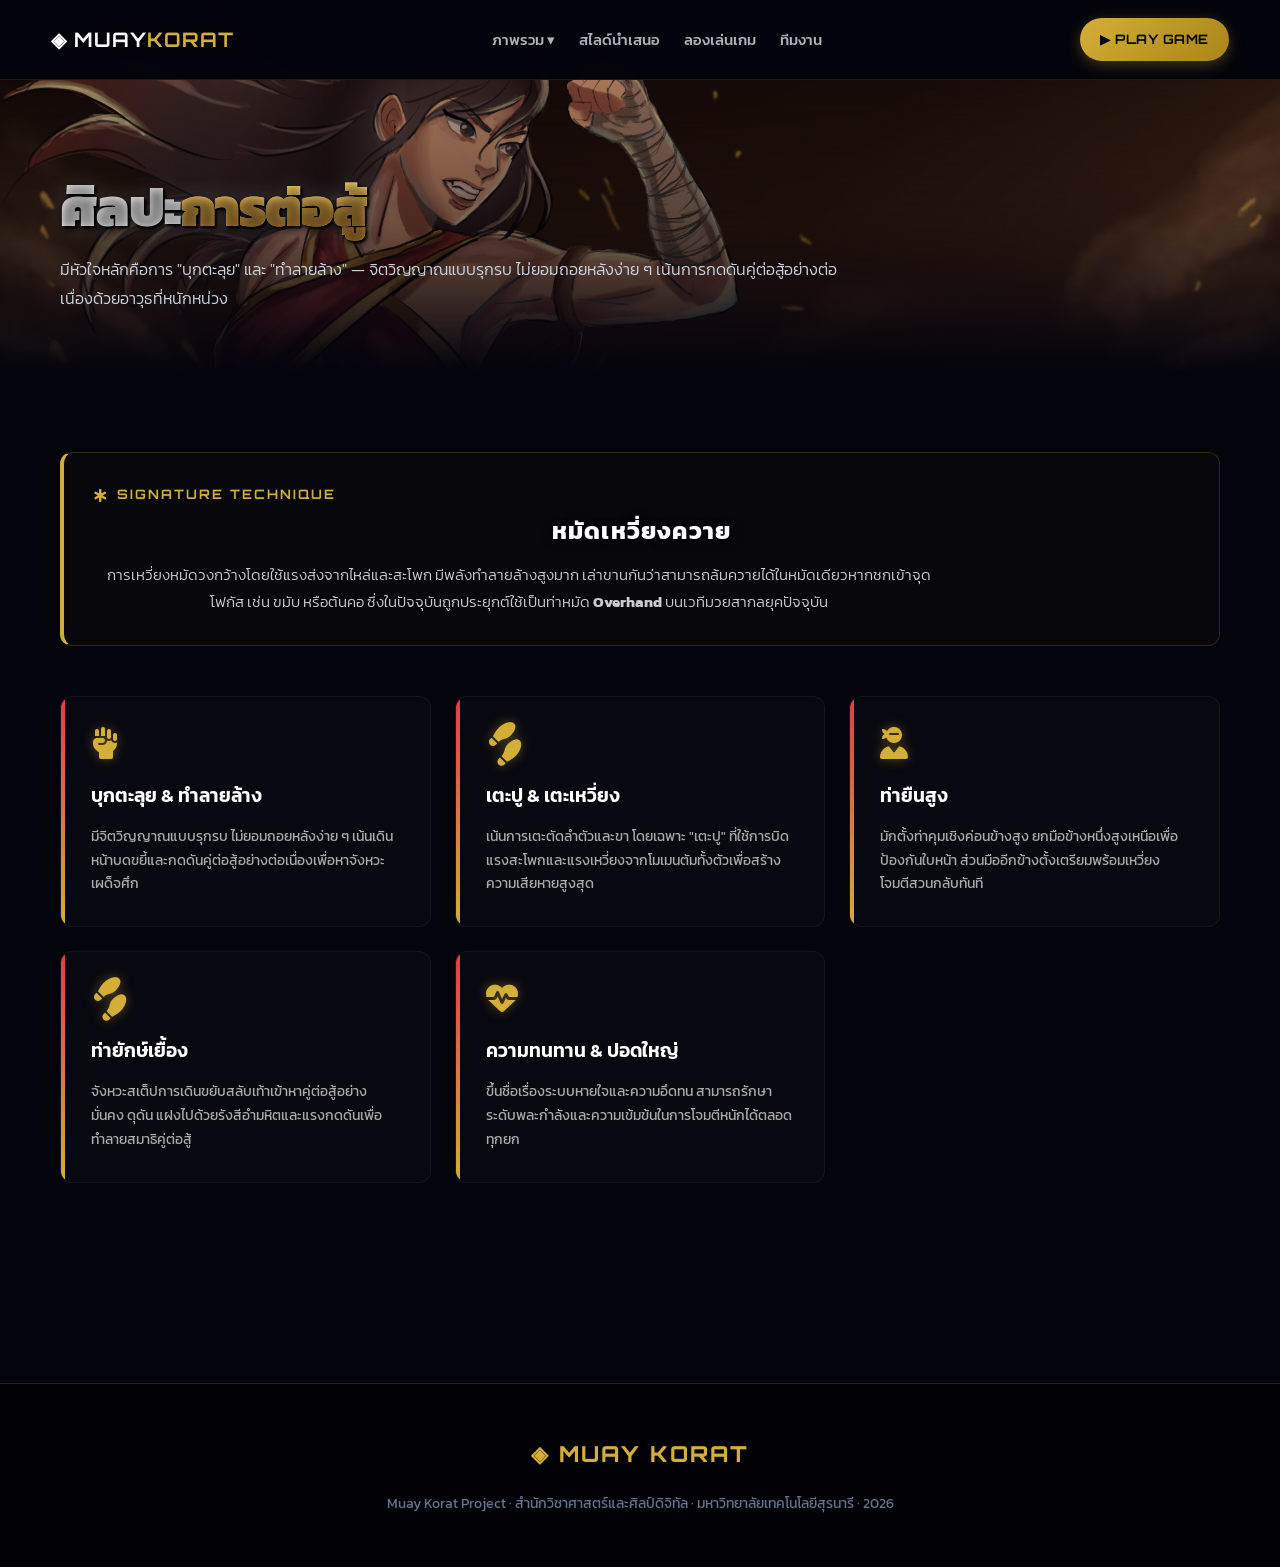
==== commit ceb1e0f7: "up date" ====
--- a/combat.html
+++ b/combat.html
@@ -348,26 +348,6 @@
   </div>
 </section>
 
-<!-- SECTION FOOT -->
-<section style="max-width: 1200px; margin: 60px auto; padding: 0 20px;">
-  <div class="section-header">
-  </div>
-  <h2 class="section-title custom-game-font" style="font-size: 38px !important;">รากเหง้าภูมิปัญญา <span>4 สายโบราณ</span></h2>
-  <p class="section-sub">
-    มวยไทยโบราณแบ่งออกเป็น 4 สายตามภูมิภาค ได้แก่ มวยโคราช (อีสาน) • มวยท่าเสา (เหนือ) • มวยลพบุรี (กลาง) • มวยไชยา (ใต้)
-  </p>
-
-  <div class="game-hero-card" style="margin-top: 30px; text-align: left; background: linear-gradient(135deg, rgba(212,175,55,0.03) 0%, rgba(255,255,255,0.01) 100%); border: 1px solid rgba(212,175,55,0.1); padding: 40px; border-radius: 16px;">
-    <h3 style="font-family: 'Kanit', sans-serif; font-size: 24px; color: #fff; margin-bottom: 15px; display: flex; align-items: center; gap: 12px;">
-      <i class="fa-solid fa-map-location-dot" style="color: var(--thai-gold-base); text-shadow: 0 0 10px rgba(212,175,55,0.3);"></i>
-      จังหวัดนครราชสีมา (ที่ราบสูงอีสาน)
-    </h3>
-    <p style="color: #ccc; line-height: 1.8; font-size: 15px; font-family: 'Kanit', sans-serif;">
-      ดินแดนแห่งความแข็งแกร่งและเมืองหน้าด่านในอดีต หล่อหลอมให้ชาวโคราชมีพละกำลังกายที่ยอดเยี่ยม อดทนสูง
-      เมื่อผสมผสานกับท่าไม้ตายอย่าง <b>"หมัดเหวี่ยงควาย"</b> ที่ใช้แรงส่งจากไหล่และสะโพก
-      จึงกลายเป็นศิลปะการต่อสู้ที่มีเอกลักษณ์และเป็นมรดกสำคัญที่นำมาต่อยอดสู่แพลตฟอร์มเกมดิจิทัลในปัจจุบัน
-    </p>
-  </div>
 </section>
 
 <footer>
